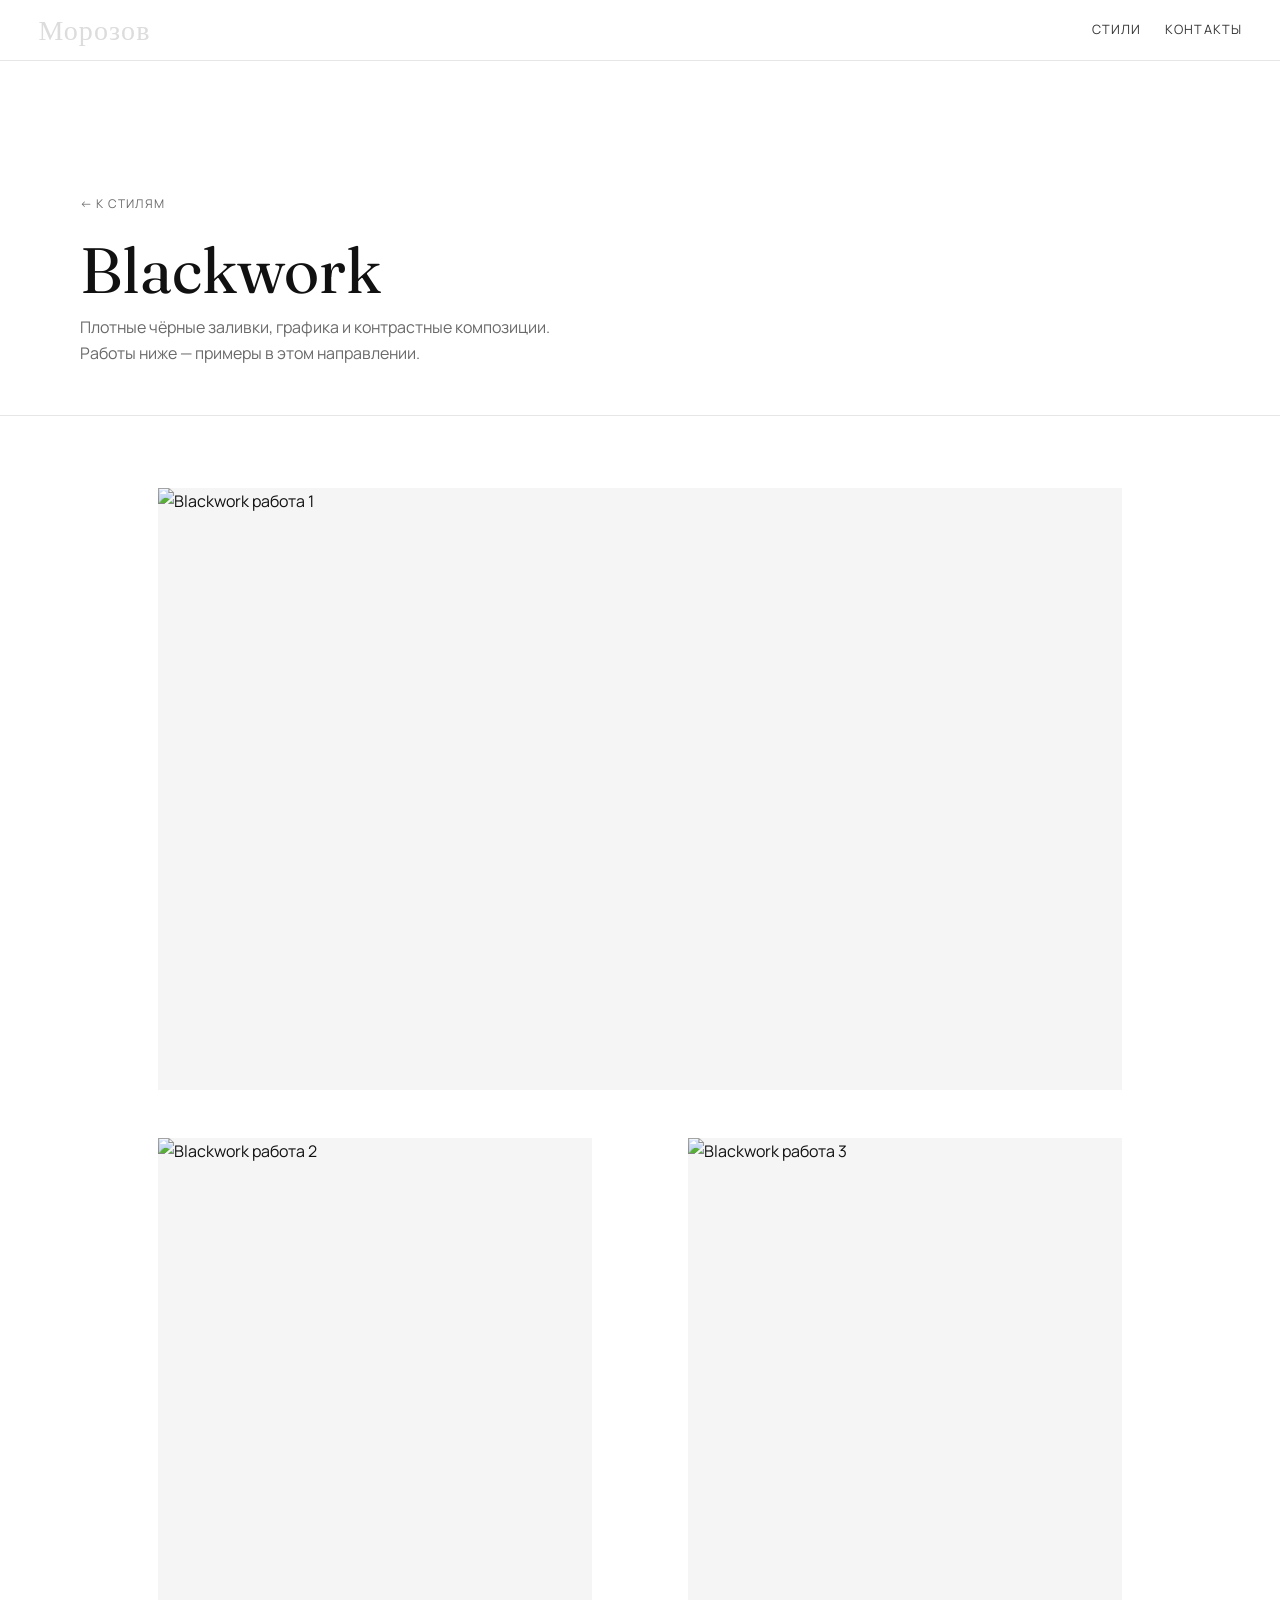
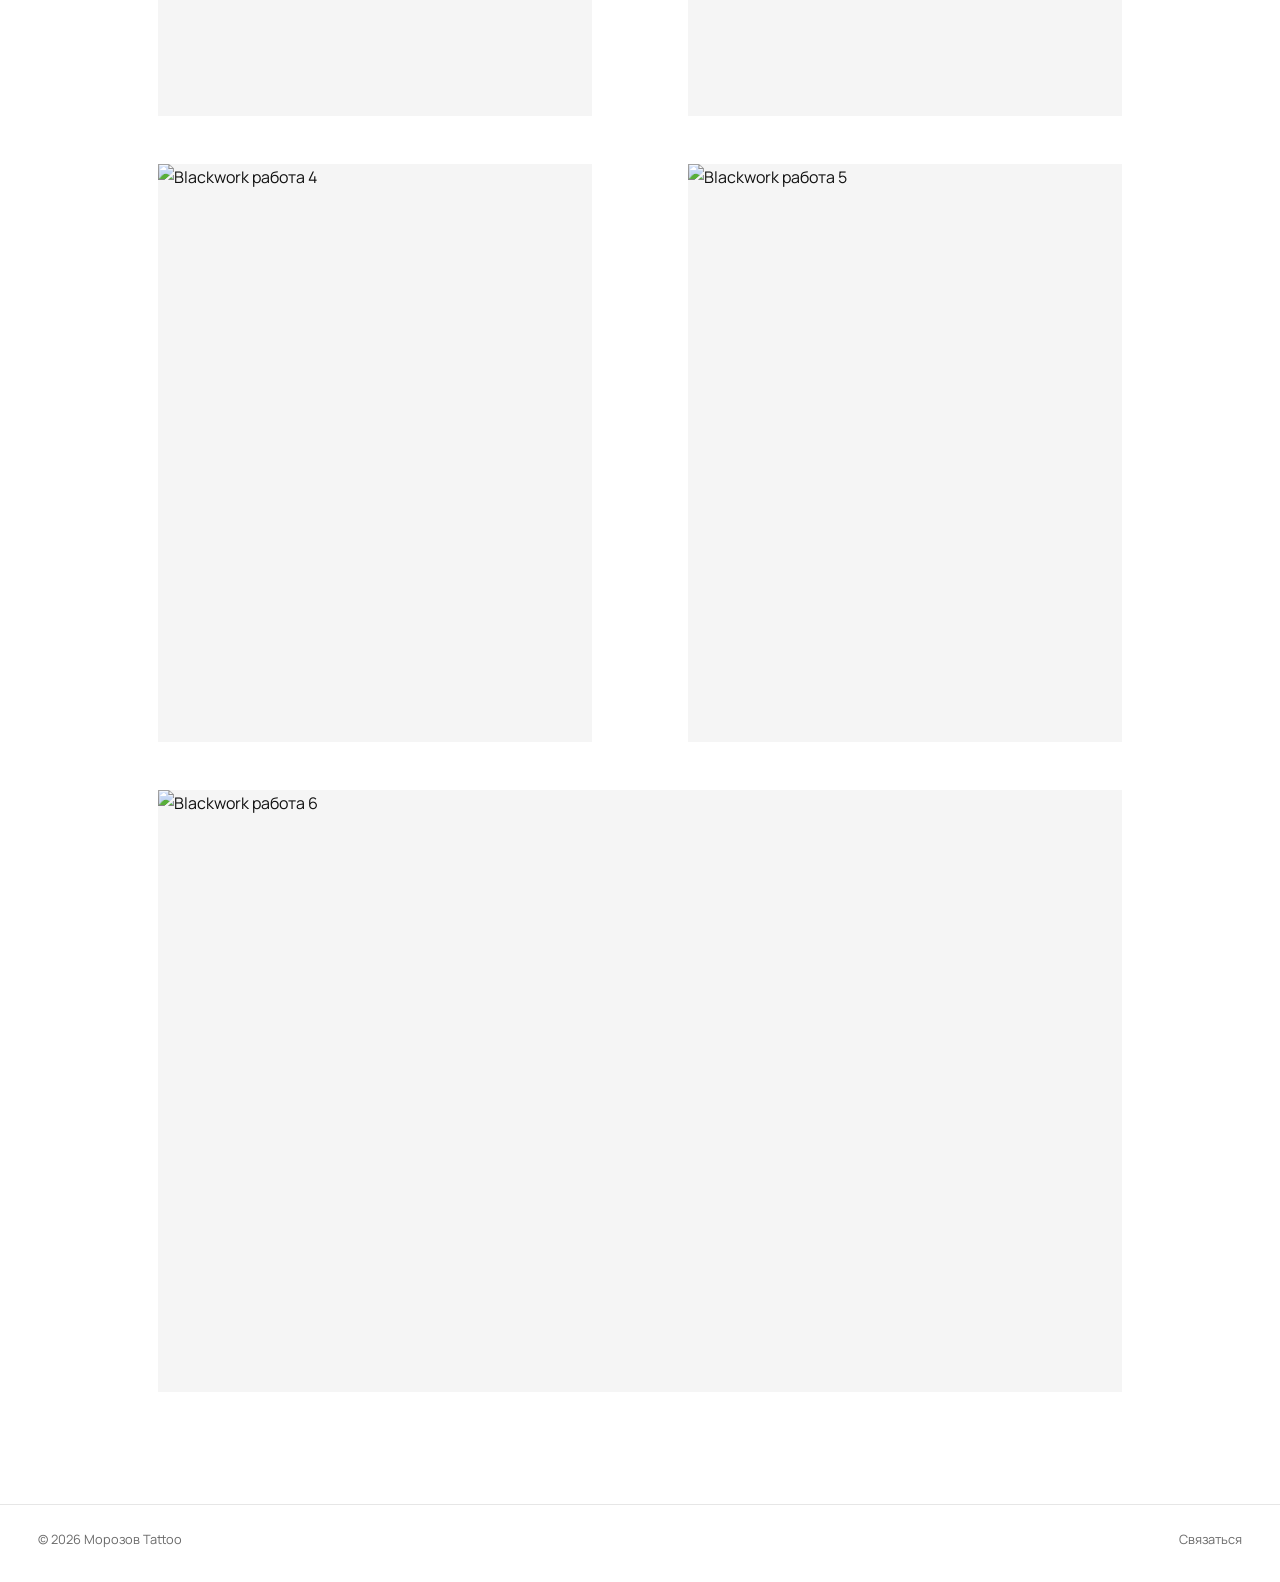
==== styles/blackwork.html @ a2246eea "Первый раз" ====
<!DOCTYPE html>
<html lang="ru">
  <head>
    <meta charset="UTF-8" />
    <meta name="viewport" content="width=device-width, initial-scale=1.0" />
    <title>Blackwork — Морозов</title>
    <link rel="preconnect" href="https://fonts.googleapis.com" />
    <link rel="preconnect" href="https://fonts.gstatic.com" crossorigin />
    <link
      href="https://fonts.googleapis.com/css2?family=Fraunces:opsz,wght@9..144,400;9..144,500&family=Manrope:wght@400;500;600&display=swap"
      rel="stylesheet"
    />
    <link rel="stylesheet" href="../css/styles.css" />
  </head>
  <body>
    <header class="page-header-bar">
      <a class="logo" href="../index.html">Морозов</a>
      <nav class="nav" aria-label="Навигация">
        <a href="../index.html#portfolio">Стили</a>
        <a href="../index.html#contacts">Контакты</a>
      </nav>
    </header>

    <header class="page-header">
      <div class="page-header__inner reveal">
        <a class="back-link" href="../index.html#portfolio">← К стилям</a>
        <h1 class="page-title">Blackwork</h1>
        <p class="page-desc">
          Плотные чёрные заливки, графика и контрастные композиции. Работы ниже —
          примеры в этом направлении.
        </p>
      </div>
    </header>

    <main class="works-grid">
      <figure class="work-item work-item--wide reveal">
        <img
          src="https://images.unsplash.com/photo-1568515045052-f9a854d11783?auto=format&fit=crop&w=1600&q=80"
          alt="Blackwork работа 1"
        />
      </figure>
      <figure class="work-item reveal">
        <img
          src="https://images.unsplash.com/photo-1611501275019-9b5cda994e8f?auto=format&fit=crop&w=1000&q=80"
          alt="Blackwork работа 2"
        />
      </figure>
      <figure class="work-item reveal">
        <img
          src="https://images.unsplash.com/photo-1598371839696-5c5bb00b6ef0?auto=format&fit=crop&w=1000&q=80"
          alt="Blackwork работа 3"
        />
      </figure>
      <figure class="work-item reveal">
        <img
          src="https://images.unsplash.com/photo-1590247813693-5541d1c609fd?auto=format&fit=crop&w=1000&q=80"
          alt="Blackwork работа 4"
        />
      </figure>
      <figure class="work-item reveal">
        <img
          src="https://images.unsplash.com/photo-1611080626919-7cf5a9dbab5b?auto=format&fit=crop&w=1000&q=80"
          alt="Blackwork работа 5"
        />
      </figure>
      <figure class="work-item work-item--wide reveal">
        <img
          src="https://images.unsplash.com/photo-1568515387631-8b650bbcdb90?auto=format&fit=crop&w=1600&q=80"
          alt="Blackwork работа 6"
        />
      </figure>
    </main>

    <footer class="site-footer">
      <span>© 2026 Морозов Tattoo</span>
      <a href="../index.html#contacts">Связаться</a>
    </footer>

    <script src="../js/main.js"></script>
  </body>
</html>
---- css/styles.css ----
:root {
  --bg: #ffffff;
  --ink: #111111;
  --muted: #6a6a6a;
  --line: #e6e6e6;
  --soft: #f5f5f5;
  --font-display: "Fraunces", "Times New Roman", serif;
  --font-body: "Manrope", system-ui, sans-serif;
  --space: clamp(1.25rem, 3vw, 2.5rem);
  --max: 1120px;
  --ease: cubic-bezier(0.22, 1, 0.36, 1);
}

*,
*::before,
*::after {
  box-sizing: border-box;
}

html {
  scroll-behavior: smooth;
}

body {
  margin: 0;
  font-family: var(--font-body);
  font-size: 1rem;
  line-height: 1.65;
  color: var(--ink);
  background: var(--bg);
  -webkit-font-smoothing: antialiased;
}

img {
  display: block;
  max-width: 100%;
  height: auto;
}

a {
  color: inherit;
  text-decoration: none;
}

button {
  font: inherit;
  color: inherit;
  background: none;
  border: 0;
  cursor: pointer;
  padding: 0;
}

.site-header {
  position: absolute;
  top: 0;
  left: 0;
  right: 0;
  z-index: 30;
  display: flex;
  align-items: center;
  justify-content: space-between;
  padding: 1.25rem var(--space);
  color: #fff;
  pointer-events: none;
}

.site-header > * {
  pointer-events: auto;
}

.logo {
  font-family: var(--font-display);
  font-size: clamp(1.35rem, 2.5vw, 1.75rem);
  font-weight: 500;
  letter-spacing: 0.04em;
  line-height: 1;
  mix-blend-mode: difference;
  user-select: none;
}

.menu {
  position: relative;
}

.menu__toggle {
  display: inline-flex;
  align-items: center;
  gap: 0.65rem;
  color: #fff;
  mix-blend-mode: difference;
  font-size: 0.8rem;
  letter-spacing: 0.08em;
  text-transform: uppercase;
}

.menu__toggle-icon {
  display: flex;
  flex-direction: column;
  justify-content: center;
  gap: 5px;
  width: 1.1rem;
}

.menu__toggle-icon span {
  display: block;
  height: 1.5px;
  width: 100%;
  background: currentColor;
  transition: transform 0.3s var(--ease), opacity 0.3s var(--ease);
}

.menu.is-open .menu__toggle-icon span:first-child {
  transform: translateY(3.25px) rotate(45deg);
}

.menu.is-open .menu__toggle-icon span:last-child {
  transform: translateY(-3.25px) rotate(-45deg);
}

.menu__panel {
  position: absolute;
  top: calc(100% + 0.75rem);
  right: 0;
  min-width: 15rem;
  padding: 0.5rem 0;
  background: #fff;
  color: var(--ink);
  border: 1px solid var(--line);
  box-shadow: 0 12px 40px rgba(0, 0, 0, 0.08);
  mix-blend-mode: normal;
}

.menu__panel[hidden] {
  display: none;
}

.menu__link,
.menu__submenu a {
  display: flex;
  align-items: center;
  justify-content: space-between;
  width: 100%;
  padding: 0.85rem 1.15rem;
  font-size: 0.8rem;
  letter-spacing: 0.08em;
  text-transform: uppercase;
  text-align: left;
  transition: background 0.2s var(--ease);
}

.menu__link:hover,
.menu__submenu a:hover {
  background: var(--soft);
}

.menu__link--btn {
  cursor: pointer;
}

.menu__chevron {
  width: 0.45rem;
  height: 0.45rem;
  border-right: 1.5px solid currentColor;
  border-bottom: 1.5px solid currentColor;
  transform: rotate(45deg);
  transition: transform 0.25s var(--ease);
  margin-left: 1rem;
  flex-shrink: 0;
}

.menu__item.is-open .menu__chevron {
  transform: rotate(-135deg);
}

.menu__submenu {
  border-top: 1px solid var(--line);
  border-bottom: 1px solid var(--line);
  background: #fafafa;
}

.menu__submenu[hidden] {
  display: none;
}

.menu__submenu a {
  padding-left: 1.65rem;
  text-transform: none;
  letter-spacing: 0.02em;
  font-size: 0.9rem;
  color: var(--muted);
}

.menu__submenu a:hover {
  color: var(--ink);
}

.nav {
  display: flex;
  gap: 1.5rem;
  font-size: 0.8rem;
  letter-spacing: 0.08em;
  text-transform: uppercase;
}

.nav a {
  opacity: 0.85;
  transition: opacity 0.25s var(--ease);
}

.nav a:hover {
  opacity: 1;
}

/* Hero carousel */
.hero {
  position: relative;
  height: min(92vh, 900px);
  min-height: 420px;
  overflow: hidden;
  background: #0a0a0a;
}

.carousel {
  position: relative;
  width: 100%;
  height: 100%;
}

.carousel__track {
  position: relative;
  width: 100%;
  height: 100%;
}

.carousel__slide {
  position: absolute;
  inset: 0;
  opacity: 0;
  transition: opacity 0.9s var(--ease);
  pointer-events: none;
}

.carousel__slide.is-active {
  opacity: 1;
  pointer-events: auto;
}

.carousel__slide img,
.carousel__slide video {
  width: 100%;
  height: 100%;
  object-fit: cover;
}

.carousel__overlay {
  position: absolute;
  inset: 0;
  z-index: 2;
  display: flex;
  flex-direction: column;
  justify-content: flex-end;
  padding: clamp(2rem, 6vw, 4.5rem) var(--space);
  background: linear-gradient(
    to top,
    rgba(0, 0, 0, 0.55) 0%,
    rgba(0, 0, 0, 0.15) 45%,
    transparent 70%
  );
  color: #fff;
  pointer-events: none;
}

.carousel__brand {
  font-family: var(--font-display);
  font-size: clamp(2.8rem, 8vw, 5.5rem);
  font-weight: 400;
  line-height: 0.95;
  letter-spacing: -0.02em;
  margin: 0 0 0.75rem;
  max-width: 12ch;
}

.carousel__lead {
  margin: 0;
  max-width: 34ch;
  font-size: clamp(0.95rem, 1.5vw, 1.1rem);
  color: rgba(255, 255, 255, 0.82);
}

.carousel__controls {
  position: absolute;
  right: var(--space);
  bottom: clamp(2rem, 6vw, 4.5rem);
  z-index: 3;
  display: flex;
  align-items: center;
  gap: 0.75rem;
}

.carousel__btn {
  width: 2.75rem;
  height: 2.75rem;
  border: 1px solid rgba(255, 255, 255, 0.45);
  color: #fff;
  display: grid;
  place-items: center;
  transition: background 0.25s var(--ease), border-color 0.25s var(--ease);
}

.carousel__btn:hover {
  background: rgba(255, 255, 255, 0.12);
  border-color: #fff;
}

.carousel__btn svg {
  width: 1rem;
  height: 1rem;
}

.carousel__dots {
  position: absolute;
  left: var(--space);
  bottom: 1.25rem;
  z-index: 3;
  display: flex;
  gap: 0.45rem;
}

.carousel__dot {
  width: 1.5rem;
  height: 2px;
  background: rgba(255, 255, 255, 0.35);
  transition: background 0.3s var(--ease), width 0.3s var(--ease);
}

.carousel__dot.is-active {
  width: 2.25rem;
  background: #fff;
}

/* Sections */
.section {
  padding: clamp(3.5rem, 8vw, 6.5rem) var(--space);
}

.section__inner {
  max-width: var(--max);
  margin: 0 auto;
}

.section-label {
  display: block;
  margin-bottom: 0.75rem;
  font-size: 0.72rem;
  letter-spacing: 0.14em;
  text-transform: uppercase;
  color: var(--muted);
}

.section-title {
  font-family: var(--font-display);
  font-size: clamp(2rem, 4.5vw, 3rem);
  font-weight: 400;
  line-height: 1.15;
  letter-spacing: -0.02em;
  margin: 0 0 1rem;
}

.section-text {
  margin: 0;
  color: var(--muted);
  max-width: 52ch;
}

/* About blocks */
.about-block {
  display: grid;
  grid-template-columns: 1fr 1fr;
  gap: clamp(1.5rem, 4vw, 3.5rem);
  align-items: center;
  max-width: var(--max);
  margin: 0 auto;
  padding: clamp(3rem, 7vw, 5.5rem) var(--space);
}

.about-block + .about-block {
  border-top: 1px solid var(--line);
}

.about-block--reverse .about-copy {
  order: 2;
}

.about-block--reverse .about-media {
  order: 1;
}

.about-media {
  overflow: hidden;
  aspect-ratio: 4 / 5;
  background: var(--soft);
}

.about-media img {
  width: 100%;
  height: 100%;
  object-fit: cover;
  transition: transform 1.2s var(--ease);
}

.about-block:hover .about-media img {
  transform: scale(1.03);
}

.about-copy h2 {
  font-family: var(--font-display);
  font-size: clamp(1.75rem, 3.5vw, 2.4rem);
  font-weight: 400;
  line-height: 1.2;
  margin: 0 0 1rem;
}

.about-copy p {
  margin: 0 0 1rem;
  color: var(--muted);
}

.about-copy p:last-child {
  margin-bottom: 0;
}

/* Categories */
.categories {
  border-top: 1px solid var(--line);
}

.categories__header {
  max-width: var(--max);
  margin: 0 auto clamp(2rem, 4vw, 3rem);
}

.category-grid {
  max-width: var(--max);
  margin: 0 auto;
  display: grid;
  grid-template-columns: repeat(2, 1fr);
  gap: 1px;
  background: var(--line);
  border: 1px solid var(--line);
}

.category-card {
  position: relative;
  display: block;
  aspect-ratio: 4 / 3;
  overflow: hidden;
  background: #111;
}

.category-card img {
  width: 100%;
  height: 100%;
  object-fit: cover;
  opacity: 0.88;
  transition: transform 0.8s var(--ease), opacity 0.4s var(--ease);
}

.category-card:hover img {
  transform: scale(1.05);
  opacity: 1;
}

.category-card__label {
  position: absolute;
  left: 0;
  right: 0;
  bottom: 0;
  padding: 1.5rem;
  background: linear-gradient(transparent, rgba(0, 0, 0, 0.65));
  color: #fff;
}

.category-card__label span {
  display: block;
  font-family: var(--font-display);
  font-size: clamp(1.4rem, 2.5vw, 1.9rem);
  line-height: 1.1;
}

.category-card__label small {
  display: block;
  margin-top: 0.35rem;
  font-size: 0.75rem;
  letter-spacing: 0.08em;
  text-transform: uppercase;
  opacity: 0.75;
}

/* Contacts */
.contacts {
  border-top: 1px solid var(--line);
}

.contacts__grid {
  display: grid;
  grid-template-columns: 1.2fr 1fr;
  gap: clamp(2rem, 5vw, 4rem);
  align-items: start;
}

.contact-list {
  list-style: none;
  margin: 1.75rem 0 0;
  padding: 0;
}

.contact-list li {
  display: grid;
  grid-template-columns: 7rem 1fr;
  gap: 1rem;
  padding: 1rem 0;
  border-top: 1px solid var(--line);
  font-size: 0.95rem;
}

.contact-list li:last-child {
  border-bottom: 1px solid var(--line);
}

.contact-list dt,
.contact-list .label {
  color: var(--muted);
  font-size: 0.75rem;
  letter-spacing: 0.08em;
  text-transform: uppercase;
  align-self: center;
}

.contact-list a:hover {
  text-decoration: underline;
  text-underline-offset: 3px;
}

.contact-note {
  padding: 1.75rem;
  background: var(--soft);
}

.contact-note h3 {
  font-family: var(--font-display);
  font-size: 1.35rem;
  font-weight: 400;
  margin: 0 0 0.75rem;
}

.contact-note p {
  margin: 0;
  color: var(--muted);
  font-size: 0.95rem;
}

/* Footer */
.site-footer {
  padding: 1.5rem var(--space) 2rem;
  border-top: 1px solid var(--line);
  display: flex;
  justify-content: space-between;
  gap: 1rem;
  font-size: 0.8rem;
  color: var(--muted);
}

/* Category page */
.page-header {
  padding: clamp(5.5rem, 12vw, 8rem) var(--space) clamp(2rem, 4vw, 3rem);
  border-bottom: 1px solid var(--line);
}

.page-header__inner {
  max-width: var(--max);
  margin: 0 auto;
}

.back-link {
  display: inline-flex;
  align-items: center;
  gap: 0.5rem;
  margin-bottom: 1.5rem;
  font-size: 0.75rem;
  letter-spacing: 0.1em;
  text-transform: uppercase;
  color: var(--muted);
  transition: color 0.25s var(--ease);
}

.back-link:hover {
  color: var(--ink);
}

.page-title {
  font-family: var(--font-display);
  font-size: clamp(2.5rem, 6vw, 4rem);
  font-weight: 400;
  line-height: 1;
  margin: 0 0 0.75rem;
}

.page-desc {
  margin: 0;
  color: var(--muted);
  max-width: 48ch;
}

.works-grid {
  max-width: var(--max);
  margin: 0 auto;
  padding: clamp(2rem, 5vw, 3.5rem) var(--space) clamp(4rem, 8vw, 6rem);
  display: grid;
  grid-template-columns: repeat(2, 1fr);
  gap: 1rem;
}

.work-item {
  overflow: hidden;
  background: var(--soft);
  aspect-ratio: 3 / 4;
}

.work-item--wide {
  grid-column: span 2;
  aspect-ratio: 16 / 10;
}

.work-item img {
  width: 100%;
  height: 100%;
  object-fit: cover;
  transition: transform 0.9s var(--ease);
}

.work-item:hover img {
  transform: scale(1.03);
}

.page-header-bar {
  position: sticky;
  top: 0;
  z-index: 20;
  display: flex;
  align-items: center;
  justify-content: space-between;
  padding: 1rem var(--space);
  background: rgba(255, 255, 255, 0.92);
  backdrop-filter: blur(8px);
  border-bottom: 1px solid var(--line);
}

.page-header-bar .logo {
  color: var(--ink);
}

.page-header-bar .nav {
  color: var(--ink);
}

/* Reveal animation */
.reveal {
  opacity: 0;
  transform: translateY(24px);
  transition: opacity 0.8s var(--ease), transform 0.8s var(--ease);
}

.reveal.is-visible {
  opacity: 1;
  transform: none;
}

@media (max-width: 800px) {
  .nav {
    gap: 1rem;
  }

  .about-block,
  .about-block--reverse .about-copy,
  .about-block--reverse .about-media,
  .contacts__grid {
    grid-template-columns: 1fr;
  }

  .about-block--reverse .about-copy,
  .about-block--reverse .about-media {
    order: initial;
  }

  .about-media {
    aspect-ratio: 5 / 4;
  }

  .category-grid,
  .works-grid {
    grid-template-columns: 1fr;
  }

  .work-item--wide {
    grid-column: span 1;
    aspect-ratio: 4 / 3;
  }

  .contact-list li {
    grid-template-columns: 1fr;
    gap: 0.25rem;
  }

  .carousel__controls {
    bottom: 3.5rem;
  }

  .site-footer {
    flex-direction: column;
  }
}

@media (max-width: 520px) {
  .nav a[data-hide-mobile] {
    display: none;
  }
}
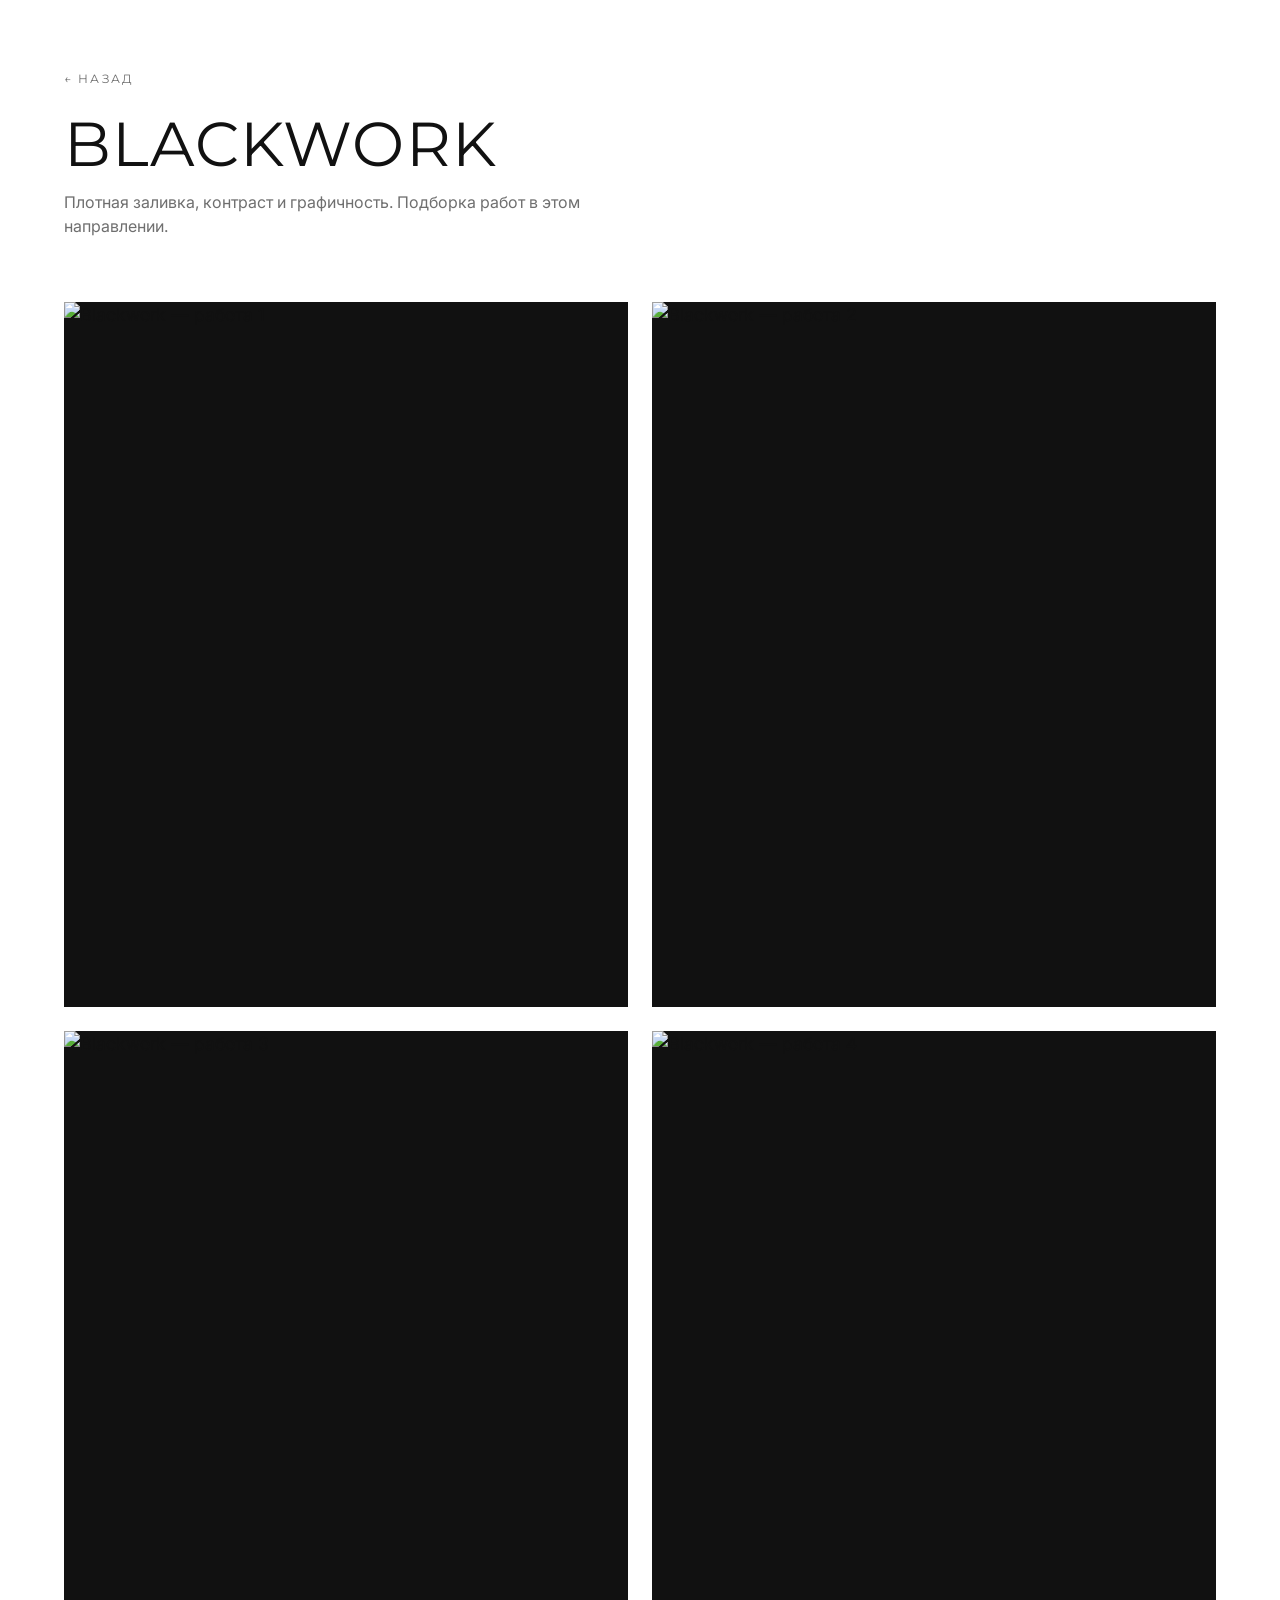
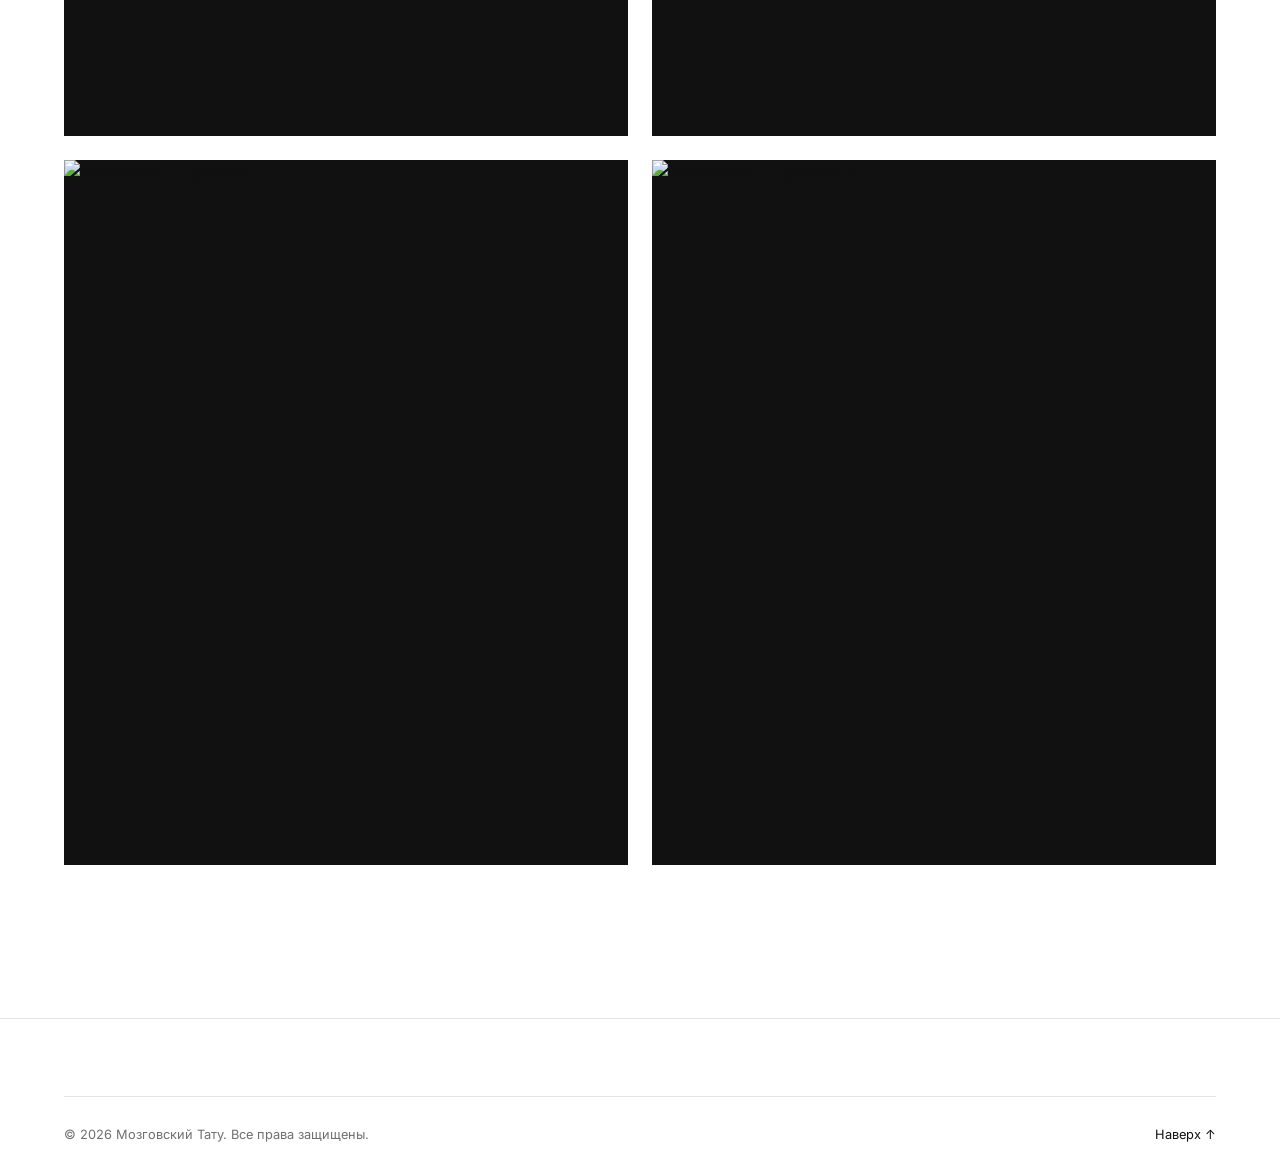
==== commit 09e6ba97: "правки в ромин проект" ====
--- a/styles/blackwork.html
+++ b/styles/blackwork.html
@@ -1,81 +1,45 @@
-<!DOCTYPE html>
-<html lang="ru">
-  <head>
-    <meta charset="UTF-8" />
-    <meta name="viewport" content="width=device-width, initial-scale=1.0" />
-    <title>Blackwork — Морозов</title>
-    <link rel="preconnect" href="https://fonts.googleapis.com" />
-    <link rel="preconnect" href="https://fonts.gstatic.com" crossorigin />
-    <link
-      href="https://fonts.googleapis.com/css2?family=Fraunces:opsz,wght@9..144,400;9..144,500&family=Manrope:wght@400;500;600&display=swap"
-      rel="stylesheet"
-    />
-    <link rel="stylesheet" href="../css/styles.css" />
-  </head>
-  <body>
-    <header class="page-header-bar">
-      <a class="logo" href="../index.html">Морозов</a>
-      <nav class="nav" aria-label="Навигация">
-        <a href="../index.html#portfolio">Стили</a>
-        <a href="../index.html#contacts">Контакты</a>
-      </nav>
-    </header>
-
-    <header class="page-header">
-      <div class="page-header__inner reveal">
-        <a class="back-link" href="../index.html#portfolio">← К стилям</a>
-        <h1 class="page-title">Blackwork</h1>
-        <p class="page-desc">
-          Плотные чёрные заливки, графика и контрастные композиции. Работы ниже —
-          примеры в этом направлении.
-        </p>
-      </div>
-    </header>
-
-    <main class="works-grid">
-      <figure class="work-item work-item--wide reveal">
-        <img
-          src="https://images.unsplash.com/photo-1568515045052-f9a854d11783?auto=format&fit=crop&w=1600&q=80"
-          alt="Blackwork работа 1"
-        />
-      </figure>
-      <figure class="work-item reveal">
-        <img
-          src="https://images.unsplash.com/photo-1611501275019-9b5cda994e8f?auto=format&fit=crop&w=1000&q=80"
-          alt="Blackwork работа 2"
-        />
-      </figure>
-      <figure class="work-item reveal">
-        <img
-          src="https://images.unsplash.com/photo-1598371839696-5c5bb00b6ef0?auto=format&fit=crop&w=1000&q=80"
-          alt="Blackwork работа 3"
-        />
-      </figure>
-      <figure class="work-item reveal">
-        <img
-          src="https://images.unsplash.com/photo-1590247813693-5541d1c609fd?auto=format&fit=crop&w=1000&q=80"
-          alt="Blackwork работа 4"
-        />
-      </figure>
-      <figure class="work-item reveal">
-        <img
-          src="https://images.unsplash.com/photo-1611080626919-7cf5a9dbab5b?auto=format&fit=crop&w=1000&q=80"
-          alt="Blackwork работа 5"
-        />
-      </figure>
-      <figure class="work-item work-item--wide reveal">
-        <img
-          src="https://images.unsplash.com/photo-1568515387631-8b650bbcdb90?auto=format&fit=crop&w=1600&q=80"
-          alt="Blackwork работа 6"
-        />
-      </figure>
-    </main>
-
-    <footer class="site-footer">
-      <span>© 2026 Морозов Tattoo</span>
-      <a href="../index.html#contacts">Связаться</a>
-    </footer>
-
-    <script src="../js/main.js"></script>
-  </body>
-</html>
+<!DOCTYPE html>
+<html lang="ru">
+<head>
+  <meta charset="UTF-8">
+  <meta name="viewport" content="width=device-width, initial-scale=1.0">
+  <meta name="theme-color" content="#ffffff">
+  <title>Blackwork — Мозговский Тату</title>
+  <meta name="description" content="Плотная заливка, контраст и графичность. Подборка работ в этом направлении.">
+  <link rel="preconnect" href="https://fonts.googleapis.com">
+  <link rel="preconnect" href="https://fonts.gstatic.com" crossorigin>
+  <link href="https://fonts.googleapis.com/css2?family=Inter:wght@300;400;500;600&family=Montserrat:wght@200;300;400;500;600&display=swap" rel="stylesheet">
+  <link rel="stylesheet" href="../style.css">
+</head>
+<body>
+
+  <main id="main">
+    <section class="page-style">
+      <div class="container">
+        <header class="page-style__header">
+          <a href="../index.html#styles" class="page-style__back">← Назад</a>
+          <h1 class="page-style__title">Blackwork</h1>
+          <p class="page-style__lead">Плотная заливка, контраст и графичность. Подборка работ в этом направлении.</p>
+        </header>
+
+        <div class="works-grid">
+          <figure class="works-grid__item"><img src="https://placehold.co/800x1000/111111/ffffff?text=Blackwork+1" alt="Blackwork — работа 1"></figure>
+          <figure class="works-grid__item"><img src="https://placehold.co/800x1000/1a1a1a/ffffff?text=Blackwork+2" alt="Blackwork — работа 2"></figure>
+          <figure class="works-grid__item"><img src="https://placehold.co/800x1000/222222/ffffff?text=Blackwork+3" alt="Blackwork — работа 3"></figure>
+          <figure class="works-grid__item"><img src="https://placehold.co/800x1000/2a2a2a/ffffff?text=Blackwork+4" alt="Blackwork — работа 4"></figure>
+          <figure class="works-grid__item"><img src="https://placehold.co/800x1000/333333/ffffff?text=Blackwork+5" alt="Blackwork — работа 5"></figure>
+          <figure class="works-grid__item"><img src="https://placehold.co/800x1000/3a3a3a/ffffff?text=Blackwork+6" alt="Blackwork — работа 6"></figure>
+        </div>
+      </div>
+    </section>
+  </main>
+
+  <footer class="site-footer" id="footer">
+    <div class="site-footer__bottom container">
+      <p>© 2026 Мозговский Тату. Все права защищены.</p>
+      <a href="#main" class="back-to-top">Наверх ↑</a>
+    </div>
+  </footer>
+
+</body>
+</html>
--- a/style.css
+++ b/style.css
@@ -0,0 +1,823 @@
+/* =========================================================
+   МОРОЗОВ ТАТУ — базовые стили лендинга
+   Минимализм, галерейная типографика, чёрный на белом
+   ========================================================= */
+
+/* ---------- 1. RESET / NORMALIZE ---------- */
+*,
+*::before,
+*::after {
+  box-sizing: border-box;
+}
+
+* {
+  margin: 0;
+  padding: 0;
+}
+
+html {
+  -webkit-text-size-adjust: 100%;
+  scroll-behavior: smooth;
+}
+
+body {
+  min-height: 100svh;
+  line-height: 1.5;
+  -webkit-font-smoothing: antialiased;
+  -moz-osx-font-smoothing: grayscale;
+  text-rendering: optimizeLegibility;
+}
+
+img,
+picture,
+svg,
+video {
+  display: block;
+  max-width: 100%;
+}
+
+input,
+button,
+textarea,
+select {
+  font: inherit;
+  color: inherit;
+}
+
+button {
+  background: none;
+  border: none;
+  cursor: pointer;
+}
+
+a {
+  color: inherit;
+  text-decoration: none;
+}
+
+ul,
+ol {
+  list-style: none;
+}
+
+table {
+  border-collapse: collapse;
+}
+
+:focus-visible {
+  outline: 2px solid var(--color-ink);
+  outline-offset: 4px;
+}
+
+@media (prefers-reduced-motion: reduce) {
+  *,
+  *::before,
+  *::after {
+    animation-duration: 0.01ms !important;
+    animation-iteration-count: 1 !important;
+    transition-duration: 0.01ms !important;
+    scroll-behavior: auto !important;
+  }
+}
+
+/* ---------- 2. ТОКЕНЫ / CSS-ПЕРЕМЕННЫЕ ---------- */
+:root {
+  /* Цвета */
+  --color-bg: #ffffff;
+  --color-ink: #0a0a0a;
+  --color-text: #111111;
+  --color-text-muted: #6f6f6f;
+  --color-line: #e4e4e4;
+  --color-line-strong: #111111;
+  --color-overlay-bg: #ffffff;
+
+  /* Шрифты */
+  --font-display: "Montserrat", "Helvetica Neue", Arial, sans-serif;
+  --font-body: "Inter", "Helvetica Neue", Arial, sans-serif;
+
+  /* Трекинг (межбуквенный интервал) */
+  --tracking-sm: 0.08em;
+  --tracking-md: 0.18em;
+  --tracking-lg: 0.32em;
+
+  /* Типографическая шкала (fluid) */
+  --fs-eyebrow: 0.75rem;
+  --fs-body: clamp(1rem, 0.95rem + 0.2vw, 1.125rem);
+  --fs-h2: clamp(2rem, 1.6rem + 2vw, 3.25rem);
+  --fs-hero: clamp(2.75rem, 2rem + 5vw, 6.5rem);
+
+  /* Layout */
+  --header-h: clamp(72px, 9vw, 96px);
+  --container-w: 1240px;
+  --gutter: clamp(1.5rem, 5vw, 4rem);
+  --section-py: clamp(6rem, 12vw, 11rem);
+
+  /* Анимации */
+  --ease: cubic-bezier(0.65, 0, 0.35, 1);
+  --dur: 0.5s;
+}
+
+/* ---------- 3. БАЗОВАЯ ТИПОГРАФИКА ---------- */
+body {
+  background: var(--color-bg);
+  color: var(--color-text);
+  font-family: var(--font-body);
+  font-size: var(--fs-body);
+  font-weight: 400;
+}
+
+h1,
+h2,
+h3 {
+  font-family: var(--font-display);
+  font-weight: 500;
+  line-height: 1.05;
+  letter-spacing: -0.01em;
+}
+
+.section-kicker,
+.site-nav__index,
+.styles__num,
+.site-footer__heading {
+  font-family: var(--font-display);
+  text-transform: uppercase;
+}
+
+/* ---------- 4. УТИЛИТЫ ---------- */
+.container {
+  width: min(100% - (var(--gutter) * 2), var(--container-w));
+  margin-inline: auto;
+}
+
+body.nav-open {
+  overflow: hidden;
+}
+
+/* ---------- 5. HEADER ---------- */
+.site-header {
+  position: fixed;
+  inset-inline: 0;
+  top: 0;
+  z-index: 100;
+  height: var(--header-h);
+  display: flex;
+  align-items: center;
+  background-color: transparent;
+  border-bottom: 1px solid transparent;
+  --header-fg: #ffffff;
+  transition: background-color var(--dur) var(--ease), border-color var(--dur) var(--ease), color var(--dur) var(--ease);
+}
+
+.site-header.is-scrolled,
+.site-header.is-solid {
+  background-color: rgba(255, 255, 255, 0.88);
+  backdrop-filter: blur(10px);
+  -webkit-backdrop-filter: blur(10px);
+  border-bottom-color: var(--color-line);
+  --header-fg: var(--color-ink);
+}
+
+.site-header__inner {
+  width: 100%;
+  display: flex;
+  align-items: center;
+  justify-content: space-between;
+}
+
+.brand {
+  font-family: var(--font-display);
+  font-size: 1.05rem;
+  font-weight: 600;
+  letter-spacing: var(--tracking-md);
+  text-transform: uppercase;
+  color: var(--header-fg, var(--color-ink));
+  transition: color var(--dur) var(--ease);
+}
+
+.brand__accent {
+  font-weight: 300;
+}
+
+.menu-btn {
+  display: inline-flex;
+  align-items: center;
+  color: var(--header-fg, var(--color-ink));
+  transition: color var(--dur) var(--ease);
+}
+
+.menu-btn__label {
+  font-family: var(--font-display);
+  font-size: 0.75rem;
+  letter-spacing: var(--tracking-md);
+  text-transform: uppercase;
+}
+
+/* ---------- 6. ПОЛНОЭКРАННОЕ МЕНЮ ---------- */
+.site-nav {
+  position: fixed;
+  inset: 0;
+  z-index: 90;
+  background: var(--color-overlay-bg);
+  display: flex;
+  flex-direction: column;
+  justify-content: space-between;
+  padding-top: calc(var(--header-h) + 2rem);
+  padding-bottom: 3rem;
+  opacity: 0;
+  visibility: hidden;
+  transform: translateY(-12px);
+  transition: opacity var(--dur) var(--ease), transform var(--dur) var(--ease), visibility 0s var(--dur);
+}
+
+.site-nav.is-open {
+  opacity: 1;
+  visibility: visible;
+  transform: translateY(0);
+  transition: opacity var(--dur) var(--ease), transform var(--dur) var(--ease), visibility 0s;
+}
+
+.site-nav__list {
+  display: flex;
+  flex-direction: column;
+}
+
+.site-nav__item {
+  display: flex;
+  align-items: baseline;
+  gap: 1.5rem;
+  padding: 1.1rem 0;
+  border-bottom: 1px solid var(--color-line);
+}
+
+.site-nav__item--expandable {
+  align-items: flex-start;
+}
+
+.site-nav__expand {
+  flex: 1;
+  min-width: 0;
+}
+
+.site-nav__index {
+  font-size: 0.8rem;
+  color: var(--color-text-muted);
+}
+
+.site-nav__link {
+  position: relative;
+  font-family: var(--font-display);
+  font-size: clamp(1.75rem, 1.4rem + 2vw, 3rem);
+  font-weight: 400;
+  text-transform: uppercase;
+  letter-spacing: 0.02em;
+}
+
+.site-nav__toggle {
+  display: inline-block;
+  text-align: left;
+}
+
+.site-nav__link::after {
+  content: "";
+  position: absolute;
+  left: 0;
+  right: 100%;
+  bottom: -2px;
+  height: 1px;
+  background: var(--color-ink);
+  transition: right var(--dur) var(--ease);
+}
+
+.site-nav__link:hover::after,
+.site-nav__link:focus-visible::after,
+.site-nav__toggle[aria-expanded="true"]::after {
+  right: 0;
+}
+
+.site-nav__sub {
+  display: grid;
+  gap: 0.65rem;
+  margin-top: 0;
+  padding-bottom: 0;
+  max-height: 0;
+  opacity: 0;
+  overflow: hidden;
+  pointer-events: none;
+  transition: max-height var(--dur) var(--ease), opacity var(--dur) var(--ease), margin-top var(--dur) var(--ease);
+}
+
+.site-nav__sub.is-open {
+  margin-top: 1rem;
+  max-height: 20rem;
+  opacity: 1;
+  pointer-events: auto;
+}
+
+.site-nav__sub-link {
+  display: inline-block;
+  font-family: var(--font-display);
+  font-size: clamp(0.95rem, 0.85rem + 0.4vw, 1.15rem);
+  font-weight: 400;
+  letter-spacing: 0.04em;
+  text-transform: uppercase;
+  color: var(--color-text-muted);
+  transition: color var(--dur) var(--ease);
+}
+
+.site-nav__sub-link:hover,
+.site-nav__sub-link:focus-visible {
+  color: var(--color-ink);
+}
+
+.site-nav__meta {
+  margin-top: 3rem;
+  display: flex;
+  flex-direction: column;
+  gap: 0.35rem;
+  font-size: 0.9rem;
+  color: var(--color-text-muted);
+}
+
+.nav-close {
+  position: absolute;
+  top: calc((var(--header-h) - 16px) / 2);
+  right: var(--gutter);
+  font-family: var(--font-display);
+  font-size: 0.75rem;
+  letter-spacing: var(--tracking-md);
+}
+
+/* ---------- 7. HERO (медиа-слайдер: видео + фото) ---------- */
+.hero {
+  position: relative;
+  min-height: 100svh;
+  overflow: hidden;
+  background: var(--color-ink);
+}
+
+/* лёгкое затемнение сверху/снизу — чтобы хедер и стрелка были читаемы
+   поверх любого видео/фото */
+.hero::after {
+  content: "";
+  position: absolute;
+  inset: 0;
+  z-index: 1;
+  pointer-events: none;
+  background: linear-gradient(
+    180deg,
+    rgba(0, 0, 0, 0.35) 0%,
+    rgba(0, 0, 0, 0) 28%,
+    rgba(0, 0, 0, 0) 72%,
+    rgba(0, 0, 0, 0.3) 100%
+  );
+}
+
+.hero__media {
+  position: absolute;
+  inset: 0;
+}
+
+.hero__slide {
+  position: absolute;
+  inset: 0;
+  opacity: 0;
+  visibility: hidden;
+  transition: opacity 0.8s var(--ease), visibility 0s 0.8s;
+}
+
+.hero__slide.is-active {
+  opacity: 1;
+  visibility: visible;
+  transition: opacity 0.8s var(--ease), visibility 0s 0s;
+}
+
+.hero__video,
+.hero__photo {
+  width: 100%;
+  height: 100%;
+  object-fit: cover;
+}
+
+/* ---------- стрелки переключения слайдов ---------- */
+.hero__nav {
+  position: absolute;
+  top: 50%;
+  z-index: 2;
+  transform: translateY(-50%);
+  display: flex;
+  flex-direction: column;
+  align-items: center;
+  gap: 0.85rem;
+  color: #ffffff;
+}
+
+.hero__nav--prev {
+  left: clamp(1.25rem, 4vw, 3rem);
+}
+
+.hero__nav--next {
+  right: clamp(1.25rem, 4vw, 3rem);
+}
+
+.hero__nav-count {
+  font-family: var(--font-display);
+  font-size: 0.7rem;
+  letter-spacing: var(--tracking-sm);
+  color: rgba(255, 255, 255, 0.75);
+}
+
+.hero__nav-arrow {
+  font-family: var(--font-display);
+  font-size: 1.35rem;
+  line-height: 1;
+  transition: transform var(--dur) var(--ease);
+}
+
+.hero__nav--prev:hover .hero__nav-arrow,
+.hero__nav--prev:focus-visible .hero__nav-arrow {
+  transform: translateX(-6px);
+}
+
+.hero__nav--next:hover .hero__nav-arrow,
+.hero__nav--next:focus-visible .hero__nav-arrow {
+  transform: translateX(6px);
+}
+
+/* ---------- индикатор скролла ---------- */
+.hero__scroll {
+  position: absolute;
+  bottom: 2.5rem;
+  left: 50%;
+  z-index: 2;
+  transform: translateX(-50%);
+  display: flex;
+  flex-direction: column;
+  align-items: center;
+  gap: 0.75rem;
+}
+
+.hero__scroll-line {
+  position: relative;
+  width: 1px;
+  height: 48px;
+  background: rgba(255, 255, 255, 0.35);
+  overflow: hidden;
+}
+
+.hero__scroll-line::after {
+  content: "";
+  position: absolute;
+  top: -100%;
+  left: 0;
+  width: 100%;
+  height: 100%;
+  background: #ffffff;
+  animation: scrollLine 2.2s var(--ease) infinite;
+}
+
+@keyframes scrollLine {
+  0% {
+    top: -100%;
+  }
+  60%,
+  100% {
+    top: 100%;
+  }
+}
+
+.hero__scroll-text {
+  font-size: 0.65rem;
+  letter-spacing: var(--tracking-md);
+  writing-mode: vertical-rl;
+  color: rgba(255, 255, 255, 0.75);
+}
+
+/* ---------- 8. БЕГУЩАЯ СТРОКА (marquee) ---------- */
+.marquee {
+  border-top: 1px solid var(--color-line);
+  border-bottom: 1px solid var(--color-line);
+  overflow: hidden;
+  padding: 1.25rem 0;
+  mask-image: linear-gradient(90deg, transparent, #000 8%, #000 92%, transparent);
+  -webkit-mask-image: linear-gradient(90deg, transparent, #000 8%, #000 92%, transparent);
+}
+
+.marquee__track {
+  display: flex;
+  gap: 3rem;
+  width: max-content;
+  animation: marqueeScroll 26s linear infinite;
+}
+
+.marquee__track span {
+  font-family: var(--font-display);
+  font-size: clamp(1.1rem, 1rem + 1vw, 1.6rem);
+  text-transform: uppercase;
+  letter-spacing: var(--tracking-sm);
+  color: var(--color-text-muted);
+  white-space: nowrap;
+}
+
+@keyframes marqueeScroll {
+  from {
+    transform: translateX(0);
+  }
+  to {
+    transform: translateX(-50%);
+  }
+}
+
+/* ---------- 9. ABOUT ---------- */
+.about {
+  padding-block: var(--section-py);
+}
+
+.about__inner {
+  display: grid;
+  grid-template-columns: 160px 1fr;
+  gap: clamp(2rem, 5vw, 6rem);
+}
+
+.about__label {
+  display: flex;
+  align-items: flex-start;
+  gap: 0.5rem;
+}
+
+.section-index {
+  font-family: var(--font-display);
+  font-size: 0.8rem;
+  color: var(--color-text-muted);
+}
+
+.section-kicker {
+  font-size: 0.8rem;
+  letter-spacing: var(--tracking-md);
+}
+
+.about__title {
+  font-size: var(--fs-h2);
+  max-width: 20ch;
+  margin-bottom: 1.75rem;
+}
+
+.about__text {
+  max-width: 58ch;
+  color: var(--color-text-muted);
+  margin-bottom: 3rem;
+}
+
+.about__stats {
+  display: flex;
+  flex-wrap: wrap;
+  gap: clamp(2rem, 6vw, 5rem);
+  border-top: 1px solid var(--color-line);
+  padding-top: 2rem;
+}
+
+.about__stat dt {
+  font-family: var(--font-display);
+  font-size: clamp(1.5rem, 1.2rem + 1.5vw, 2.25rem);
+  font-weight: 500;
+}
+
+.about__stat dd {
+  font-size: 0.85rem;
+  color: var(--color-text-muted);
+}
+
+/* ---------- 10. STYLES (направления) ---------- */
+.styles {
+  padding-block: var(--section-py);
+  border-top: 1px solid var(--color-line);
+}
+
+.styles__header {
+  display: flex;
+  align-items: baseline;
+  gap: 1rem;
+  margin-bottom: clamp(2.5rem, 6vw, 4.5rem);
+}
+
+.styles__list {
+  border-top: 1px solid var(--color-line);
+}
+
+.styles__item {
+  display: grid;
+  grid-template-columns: 60px 1fr 2fr 40px;
+  align-items: center;
+  gap: 1.5rem;
+  padding: 1.75rem 0;
+  border-bottom: 1px solid var(--color-line);
+  transition: padding-left var(--dur) var(--ease);
+}
+
+.styles__item:hover {
+  padding-left: 0.75rem;
+}
+
+.styles__num {
+  font-size: 0.85rem;
+  color: var(--color-text-muted);
+}
+
+.styles__name {
+  font-family: var(--font-display);
+  font-size: clamp(1.5rem, 1.2rem + 1.5vw, 2.5rem);
+  text-transform: uppercase;
+}
+
+.styles__desc {
+  color: var(--color-text-muted);
+  font-size: 0.9rem;
+}
+
+.styles__arrow {
+  justify-self: end;
+  opacity: 0;
+  transform: translateX(-6px);
+  transition: opacity var(--dur) var(--ease), transform var(--dur) var(--ease);
+}
+
+.styles__item:hover .styles__arrow {
+  opacity: 1;
+  transform: translateX(0);
+}
+
+/* ---------- 11. FOOTER ---------- */
+.site-footer {
+  border-top: 1px solid var(--color-line);
+  padding-top: clamp(3rem, 6vw, 5rem);
+}
+
+.site-footer__top {
+  display: grid;
+  grid-template-columns: 1.5fr 1fr 1fr;
+  gap: 2.5rem;
+  padding-bottom: 3rem;
+}
+
+.site-footer__tagline {
+  color: var(--color-text-muted);
+  font-size: 0.9rem;
+  margin-top: 0.5rem;
+}
+
+.site-footer__heading {
+  font-size: 0.75rem;
+  letter-spacing: var(--tracking-md);
+  color: var(--color-text-muted);
+  margin-bottom: 1rem;
+}
+
+.site-footer__col {
+  display: flex;
+  flex-direction: column;
+  gap: 0.5rem;
+  font-size: 0.9rem;
+}
+
+.site-footer__col a {
+  position: relative;
+  width: fit-content;
+}
+
+.site-footer__col a::after {
+  content: "";
+  position: absolute;
+  left: 0;
+  right: 100%;
+  bottom: -2px;
+  height: 1px;
+  background: var(--color-ink);
+  transition: right var(--dur) var(--ease);
+}
+
+.site-footer__col a:hover::after {
+  right: 0;
+}
+
+/* ---------- 12. СТРАНИЦА НАПРАВЛЕНИЯ (галерея работ) ---------- */
+.page-style {
+  padding-top: clamp(2.5rem, 6vw, 4rem);
+  padding-bottom: var(--section-py);
+}
+
+.page-style__header {
+  margin-bottom: clamp(2.5rem, 6vw, 4rem);
+}
+
+.page-style__back {
+  display: inline-block;
+  margin-bottom: 1.5rem;
+  font-family: var(--font-display);
+  font-size: 0.75rem;
+  letter-spacing: var(--tracking-md);
+  text-transform: uppercase;
+  color: var(--color-text-muted);
+  transition: color var(--dur) var(--ease);
+}
+
+.page-style__back:hover,
+.page-style__back:focus-visible {
+  color: var(--color-ink);
+}
+
+.page-style__title {
+  font-family: var(--font-display);
+  font-size: clamp(2rem, 1.5rem + 3vw, 4rem);
+  font-weight: 400;
+  text-transform: uppercase;
+  letter-spacing: 0.02em;
+  margin-bottom: 0.75rem;
+}
+
+.page-style__lead {
+  max-width: 36rem;
+  color: var(--color-text-muted);
+  font-size: 1rem;
+}
+
+.works-grid {
+  display: grid;
+  grid-template-columns: repeat(2, 1fr);
+  gap: clamp(0.75rem, 2vw, 1.5rem);
+}
+
+.works-grid__item {
+  position: relative;
+  aspect-ratio: 4 / 5;
+  overflow: hidden;
+  background: #111;
+}
+
+.works-grid__item img {
+  width: 100%;
+  height: 100%;
+  object-fit: cover;
+  transition: transform 0.6s var(--ease);
+}
+
+.works-grid__item:hover img {
+  transform: scale(1.03);
+}
+
+.site-footer__bottom {
+  display: flex;
+  justify-content: space-between;
+  align-items: center;
+  padding: 1.75rem 0;
+  border-top: 1px solid var(--color-line);
+  font-size: 0.8rem;
+  color: var(--color-text-muted);
+}
+
+.back-to-top {
+  color: var(--color-text);
+}
+
+/* ---------- 12. АДАПТИВНОСТЬ ---------- */
+@media (max-width: 900px) {
+  .about__inner {
+    grid-template-columns: 1fr;
+    gap: 2rem;
+  }
+
+  .site-footer__top {
+    grid-template-columns: 1fr 1fr;
+  }
+
+  .site-footer__brand {
+    grid-column: 1 / -1;
+  }
+}
+
+@media (max-width: 720px) {
+  .styles__item {
+    grid-template-columns: 32px 1fr;
+    row-gap: 0.5rem;
+  }
+
+  .styles__desc {
+    grid-column: 2 / 3;
+  }
+
+  .styles__arrow {
+    display: none;
+  }
+
+  .works-grid {
+    grid-template-columns: 1fr;
+  }
+
+  .site-footer__top {
+    grid-template-columns: 1fr;
+  }
+
+  .site-footer__bottom {
+    flex-direction: column;
+    align-items: flex-start;
+    gap: 0.75rem;
+  }
+}
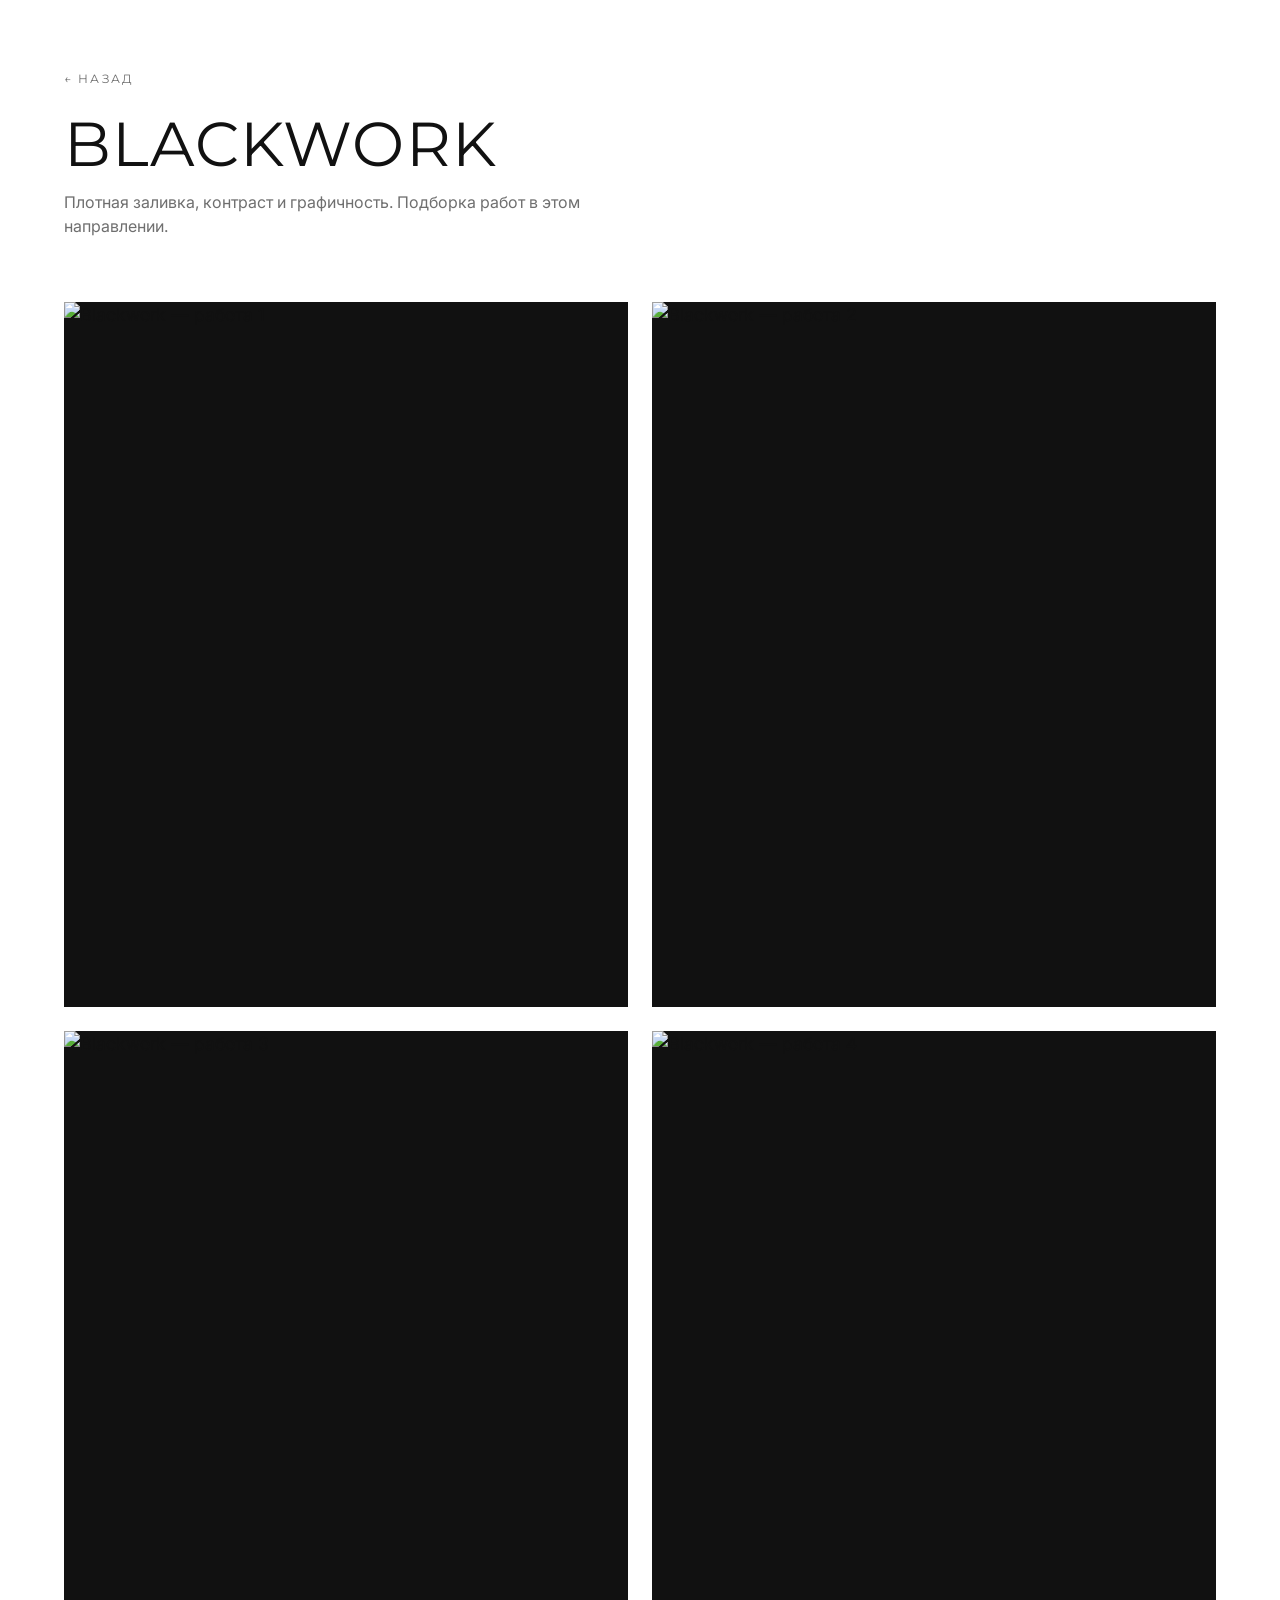
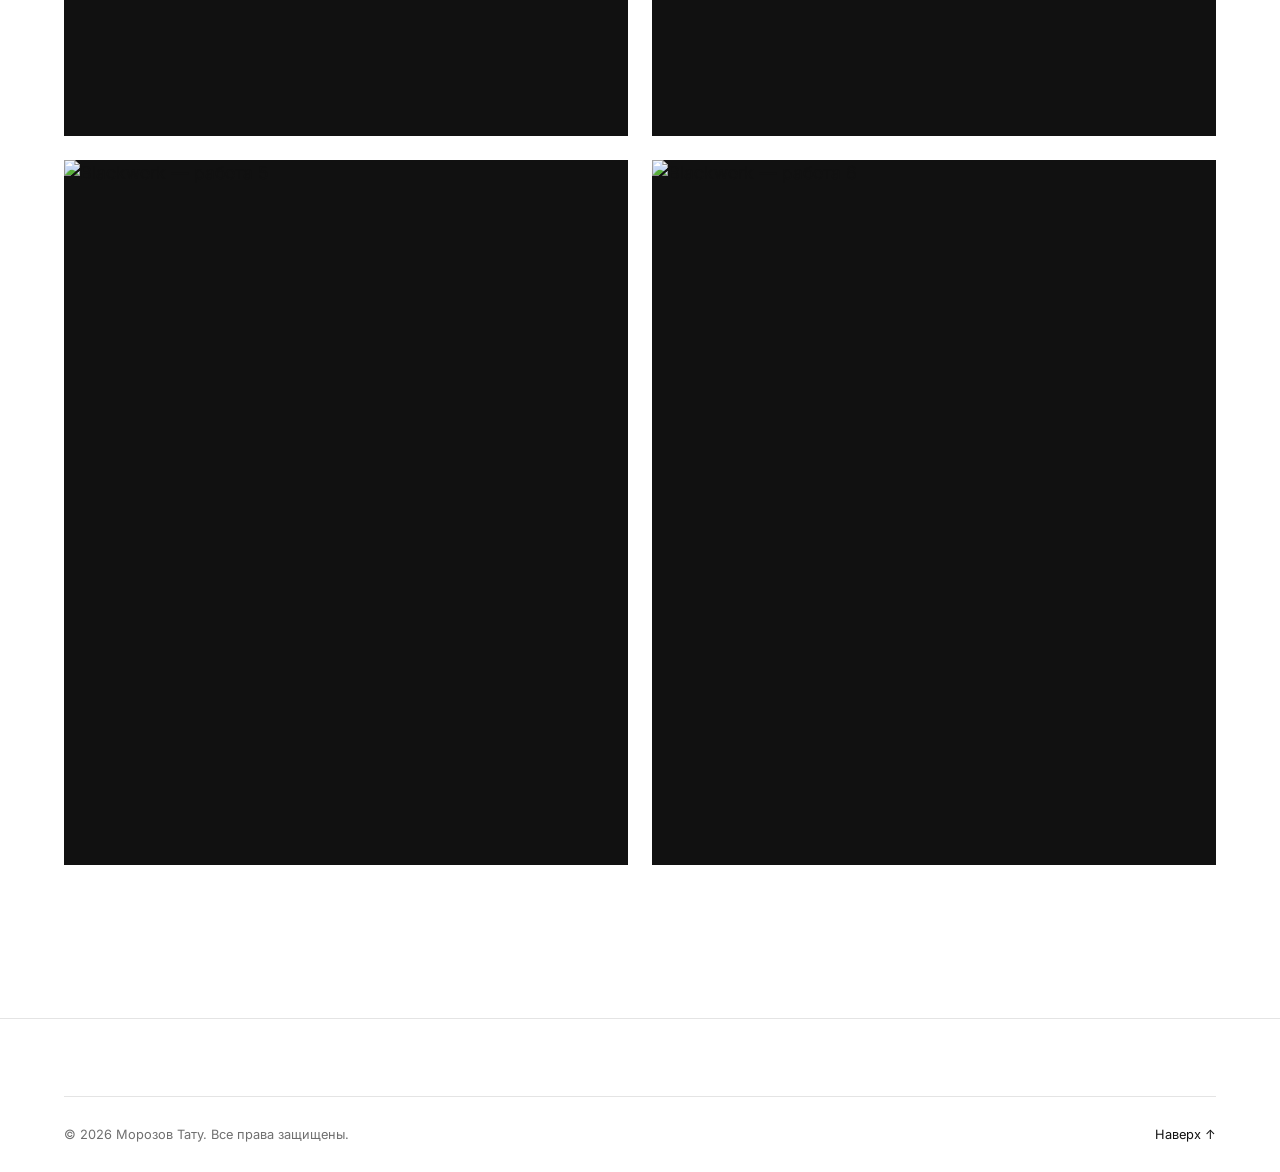
==== commit 3c365e6a: "Патч кирила Подробно: -Переделано меню(убрали кнопку главное; стили кликаются теперь) -На HERO добав" ====
--- a/styles/blackwork.html
+++ b/styles/blackwork.html
@@ -1,45 +1,45 @@
-<!DOCTYPE html>
-<html lang="ru">
-<head>
-  <meta charset="UTF-8">
-  <meta name="viewport" content="width=device-width, initial-scale=1.0">
-  <meta name="theme-color" content="#ffffff">
-  <title>Blackwork — Мозговский Тату</title>
-  <meta name="description" content="Плотная заливка, контраст и графичность. Подборка работ в этом направлении.">
-  <link rel="preconnect" href="https://fonts.googleapis.com">
-  <link rel="preconnect" href="https://fonts.gstatic.com" crossorigin>
-  <link href="https://fonts.googleapis.com/css2?family=Inter:wght@300;400;500;600&family=Montserrat:wght@200;300;400;500;600&display=swap" rel="stylesheet">
-  <link rel="stylesheet" href="../style.css">
-</head>
-<body>
-
-  <main id="main">
-    <section class="page-style">
-      <div class="container">
-        <header class="page-style__header">
-          <a href="../index.html#styles" class="page-style__back">← Назад</a>
-          <h1 class="page-style__title">Blackwork</h1>
-          <p class="page-style__lead">Плотная заливка, контраст и графичность. Подборка работ в этом направлении.</p>
-        </header>
-
-        <div class="works-grid">
-          <figure class="works-grid__item"><img src="https://placehold.co/800x1000/111111/ffffff?text=Blackwork+1" alt="Blackwork — работа 1"></figure>
-          <figure class="works-grid__item"><img src="https://placehold.co/800x1000/1a1a1a/ffffff?text=Blackwork+2" alt="Blackwork — работа 2"></figure>
-          <figure class="works-grid__item"><img src="https://placehold.co/800x1000/222222/ffffff?text=Blackwork+3" alt="Blackwork — работа 3"></figure>
-          <figure class="works-grid__item"><img src="https://placehold.co/800x1000/2a2a2a/ffffff?text=Blackwork+4" alt="Blackwork — работа 4"></figure>
-          <figure class="works-grid__item"><img src="https://placehold.co/800x1000/333333/ffffff?text=Blackwork+5" alt="Blackwork — работа 5"></figure>
-          <figure class="works-grid__item"><img src="https://placehold.co/800x1000/3a3a3a/ffffff?text=Blackwork+6" alt="Blackwork — работа 6"></figure>
-        </div>
-      </div>
-    </section>
-  </main>
-
-  <footer class="site-footer" id="footer">
-    <div class="site-footer__bottom container">
-      <p>© 2026 Мозговский Тату. Все права защищены.</p>
-      <a href="#main" class="back-to-top">Наверх ↑</a>
-    </div>
-  </footer>
-
-</body>
-</html>
+<!DOCTYPE html>
+<html lang="ru">
+<head>
+  <meta charset="UTF-8">
+  <meta name="viewport" content="width=device-width, initial-scale=1.0">
+  <meta name="theme-color" content="#ffffff">
+  <title>Blackwork — Морозов Тату</title>
+  <meta name="description" content="Плотная заливка, контраст и графичность. Подборка работ в этом направлении.">
+  <link rel="preconnect" href="https://fonts.googleapis.com">
+  <link rel="preconnect" href="https://fonts.gstatic.com" crossorigin>
+  <link href="https://fonts.googleapis.com/css2?family=Inter:wght@300;400;500;600&family=Montserrat:wght@200;300;400;500;600&display=swap" rel="stylesheet">
+  <link rel="stylesheet" href="../style.css">
+</head>
+<body>
+
+  <main id="main">
+    <section class="page-style">
+      <div class="container">
+        <header class="page-style__header">
+          <a href="../index.html#styles" class="page-style__back">← Назад</a>
+          <h1 class="page-style__title">Blackwork</h1>
+          <p class="page-style__lead">Плотная заливка, контраст и графичность. Подборка работ в этом направлении.</p>
+        </header>
+
+        <div class="works-grid">
+          <figure class="works-grid__item"><img src="https://placehold.co/800x1000/111111/ffffff?text=Blackwork+1" alt="Blackwork — работа 1"></figure>
+          <figure class="works-grid__item"><img src="https://placehold.co/800x1000/1a1a1a/ffffff?text=Blackwork+2" alt="Blackwork — работа 2"></figure>
+          <figure class="works-grid__item"><img src="https://placehold.co/800x1000/222222/ffffff?text=Blackwork+3" alt="Blackwork — работа 3"></figure>
+          <figure class="works-grid__item"><img src="https://placehold.co/800x1000/2a2a2a/ffffff?text=Blackwork+4" alt="Blackwork — работа 4"></figure>
+          <figure class="works-grid__item"><img src="https://placehold.co/800x1000/333333/ffffff?text=Blackwork+5" alt="Blackwork — работа 5"></figure>
+          <figure class="works-grid__item"><img src="https://placehold.co/800x1000/3a3a3a/ffffff?text=Blackwork+6" alt="Blackwork — работа 6"></figure>
+        </div>
+      </div>
+    </section>
+  </main>
+
+  <footer class="site-footer" id="footer">
+    <div class="site-footer__bottom container">
+      <p>© 2026 Морозов Тату. Все права защищены.</p>
+      <a href="#main" class="back-to-top">Наверх ↑</a>
+    </div>
+  </footer>
+
+</body>
+</html>
--- a/style.css
+++ b/style.css
@@ -182,6 +182,7 @@
   display: flex;
   align-items: center;
   justify-content: space-between;
+  padding-inline: clamp(1.5rem, 4vw, 3.5rem);
 }
 
 .brand {
@@ -820,4 +821,4 @@
     align-items: flex-start;
     gap: 0.75rem;
   }
-}
+}
